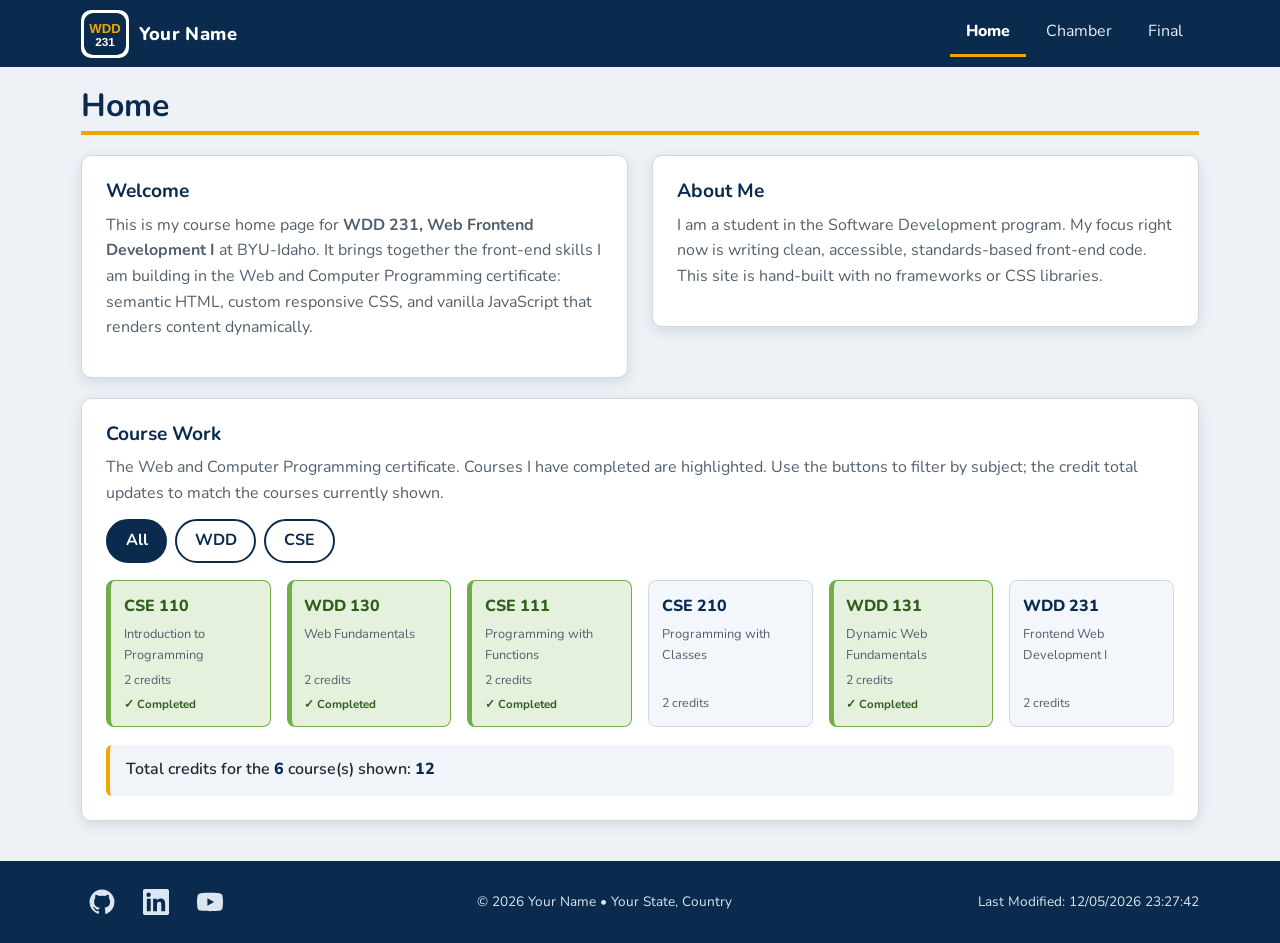
==== index.html @ e8fab978 "Add W01 course home page Semantic HTML layout (header/nav/main/footer), custom mobile-first CSS (nor" ====
<!DOCTYPE html>
<html lang="en">
<head>
  <meta charset="UTF-8">
  <meta name="viewport" content="width=device-width, initial-scale=1.0">

  <title>WDD 231 | Course Home Page</title>
  <meta name="description" content="WDD 231 course home page: a dynamic, filterable list of Web and Computer Programming certificate courses with a live total of required credits.">
  <meta name="author" content="Your Name">
  <meta name="theme-color" content="#0a2b4e">

  <!-- Social / SEO -->
  <meta property="og:title" content="WDD 231 - Course Home Page">
  <meta property="og:description" content="Dynamic, filterable list of certificate courses with a live credit total.">
  <meta property="og:type" content="website">
  <meta property="og:image" content="https://yourgithubusername.github.io/wdd231/images/logo.svg">
  <meta property="og:url" content="https://yourgithubusername.github.io/wdd231/">

  <link rel="icon" href="images/logo.svg" type="image/svg+xml">

  <link rel="preconnect" href="https://fonts.googleapis.com">
  <link rel="preconnect" href="https://fonts.gstatic.com" crossorigin>
  <link rel="stylesheet" href="https://fonts.googleapis.com/css2?family=Nunito:wght@400;600;700;800&display=swap">

  <link rel="stylesheet" href="styles/normalize.css">
  <link rel="stylesheet" href="styles/small.css">
  <link rel="stylesheet" href="styles/larger.css">

  <script src="scripts/navigation.js" defer></script>
  <script src="scripts/date.js" defer></script>
  <script src="scripts/course.js" defer></script>
</head>
<body>
  <header class="site-header">
    <div class="header-inner">
      <div class="brand">
        <img src="images/logo.svg" alt="WDD 231 site logo" width="48" height="48">
        <span class="brand-name">Your Name</span>
      </div>

      <button id="menu-toggle" class="menu-toggle" aria-label="Open menu" aria-expanded="false" aria-controls="primary-nav">
        <span class="hamburger"></span>
      </button>

      <nav id="primary-nav" class="primary-nav" aria-label="Primary">
        <ul>
          <li><a href="index.html" class="active" aria-current="page">Home</a></li>
          <li><a href="chamber/">Chamber</a></li>
          <li><a href="final/">Final</a></li>
        </ul>
      </nav>
    </div>
  </header>

  <main>
    <h1>Home</h1>

    <section class="welcome" aria-labelledby="welcome-heading">
      <h2 id="welcome-heading">Welcome</h2>
      <p>
        This is my course home page for <strong>WDD 231, Web Frontend Development I</strong>
        at BYU-Idaho. It brings together the front-end skills I am building in the
        Web and Computer Programming certificate: semantic HTML, custom responsive CSS,
        and vanilla JavaScript that renders content dynamically.
      </p>
    </section>

    <section class="course-work" aria-labelledby="coursework-heading">
      <h2 id="coursework-heading">Course Work</h2>
      <p class="section-intro">
        The Web and Computer Programming certificate. Courses I have completed are
        highlighted. Use the buttons to filter by subject; the credit total updates
        to match the courses currently shown.
      </p>

      <div class="filter-bar" role="group" aria-label="Filter courses by subject">
        <button type="button" class="filter-btn active" data-filter="all" aria-pressed="true">All</button>
        <button type="button" class="filter-btn" data-filter="wdd" aria-pressed="false">WDD</button>
        <button type="button" class="filter-btn" data-filter="cse" aria-pressed="false">CSE</button>
      </div>

      <ul id="course-cards" class="course-cards" aria-live="polite"></ul>

      <p class="credit-total">
        Total credits for the <span id="course-count">0</span> course(s) shown:
        <span id="credit-count">0</span>
      </p>
    </section>

    <section class="about" aria-labelledby="about-heading">
      <h2 id="about-heading">About Me</h2>
      <p>
        I am a student in the Software Development program. My focus right now is
        writing clean, accessible, standards-based front-end code. This site is
        hand-built with no frameworks or CSS libraries.
      </p>
    </section>
  </main>

  <footer class="site-footer">
    <div class="footer-inner">
      <ul class="social" aria-label="Social media">
        <li>
          <a href="https://github.com/yourgithubusername" target="_blank" rel="noopener" aria-label="GitHub">
            <svg viewBox="0 0 24 24" width="26" height="26" aria-hidden="true" focusable="false">
              <path fill="currentColor" d="M12 .5A11.5 11.5 0 0 0 .5 12a11.5 11.5 0 0 0 7.86 10.92c.58.1.79-.25.79-.56v-2c-3.2.7-3.88-1.37-3.88-1.37-.53-1.34-1.3-1.7-1.3-1.7-1.06-.72.08-.71.08-.71 1.17.08 1.78 1.2 1.78 1.2 1.04 1.79 2.73 1.27 3.4.97.1-.76.4-1.27.73-1.56-2.56-.29-5.26-1.28-5.26-5.7 0-1.26.45-2.29 1.19-3.1-.12-.29-.52-1.46.11-3.05 0 0 .97-.31 3.18 1.18a11 11 0 0 1 5.79 0c2.2-1.49 3.17-1.18 3.17-1.18.63 1.59.23 2.76.11 3.05.74.81 1.19 1.84 1.19 3.1 0 4.43-2.7 5.4-5.28 5.69.41.36.78 1.06.78 2.14v3.17c0 .31.21.67.8.56A11.5 11.5 0 0 0 23.5 12 11.5 11.5 0 0 0 12 .5Z"/>
            </svg>
          </a>
        </li>
        <li>
          <a href="https://www.linkedin.com/in/yourprofile" target="_blank" rel="noopener" aria-label="LinkedIn">
            <svg viewBox="0 0 24 24" width="26" height="26" aria-hidden="true" focusable="false">
              <path fill="currentColor" d="M20.45 20.45h-3.56v-5.57c0-1.33-.03-3.04-1.85-3.04-1.85 0-2.13 1.45-2.13 2.94v5.67H9.35V9h3.42v1.56h.05a3.75 3.75 0 0 1 3.37-1.85c3.6 0 4.27 2.37 4.27 5.46v6.28ZM5.34 7.43a2.07 2.07 0 1 1 0-4.13 2.07 2.07 0 0 1 0 4.13ZM7.12 20.45H3.55V9h3.57v11.45ZM22.23 0H1.77C.79 0 0 .77 0 1.72v20.56C0 23.23.79 24 1.77 24h20.46c.98 0 1.77-.77 1.77-1.72V1.72C24 .77 23.21 0 22.23 0Z"/>
            </svg>
          </a>
        </li>
        <li>
          <a href="https://www.youtube.com/@yourchannel" target="_blank" rel="noopener" aria-label="YouTube">
            <svg viewBox="0 0 24 24" width="26" height="26" aria-hidden="true" focusable="false">
              <path fill="currentColor" d="M23.5 6.2a3 3 0 0 0-2.12-2.12C19.5 3.5 12 3.5 12 3.5s-7.5 0-9.38.58A3 3 0 0 0 .5 6.2 31.3 31.3 0 0 0 0 12a31.3 31.3 0 0 0 .5 5.8 3 3 0 0 0 2.12 2.12C4.5 20.5 12 20.5 12 20.5s7.5 0 9.38-.58a3 3 0 0 0 2.12-2.12A31.3 31.3 0 0 0 24 12a31.3 31.3 0 0 0-.5-5.8ZM9.6 15.5v-7l6.2 3.5-6.2 3.5Z"/>
            </svg>
          </a>
        </li>
      </ul>

      <p class="copyright">
        &copy; <span id="year"></span> Your Name &bull; Your State, Country
      </p>

      <p id="lastModified">Last Modified: </p>
    </div>
  </footer>
</body>
</html>
---- styles/small.css ----
/* ==========================================================================
   WDD 231 - small.css
   Base / mobile-first styles. Designed for 320px width and up.
   ========================================================================== */

:root {
  --primary: #0a2b4e;
  --primary-light: #1c4c80;
  --accent: #f0a500;
  --accent-dark: #b97e00;
  --bg: #eef2f7;
  --surface: #ffffff;
  --text: #1f2933;
  --text-muted: #52606d;
  --border: #cfd8e3;
  --done-bg: #e5f1dd;
  --done-border: #6fae4a;
  --done-text: #2f5f1c;
  --font: "Nunito", "Segoe UI", Tahoma, sans-serif;
  --radius: 10px;
  --shadow: 0 4px 14px rgba(10, 43, 78, 0.12);
}

body {
  font-family: var(--font);
  color: var(--text);
  background-color: var(--bg);
  overflow-x: hidden; /* safety net against accidental horizontal scroll */
}

/* ---------- Header ---------- */
.site-header {
  background-color: var(--primary);
  color: #fff;
}

.header-inner {
  max-width: 1150px;
  margin: 0 auto;
  padding: 0.6rem 1rem;
  display: grid;
  grid-template-columns: 1fr auto;
  align-items: center;
  gap: 0.5rem;
}

.brand {
  display: flex;
  align-items: center;
  gap: 0.6rem;
}

.brand img {
  width: 48px;
  height: 48px;
  border-radius: 10px;
  background: #fff;
  padding: 3px;
}

.brand-name {
  font-weight: 800;
  font-size: 1.15rem;
  letter-spacing: 0.02em;
}

/* Hamburger button */
.menu-toggle {
  width: 44px;
  height: 44px;
  border: 2px solid rgba(255, 255, 255, 0.55);
  border-radius: 8px;
  display: grid;
  place-content: center;
}
.menu-toggle .hamburger,
.menu-toggle .hamburger::before,
.menu-toggle .hamburger::after {
  content: "";
  display: block;
  width: 22px;
  height: 2px;
  background: #fff;
  transition: transform 0.2s ease, opacity 0.2s ease;
}
.menu-toggle .hamburger::before { transform: translateY(-7px); }
.menu-toggle .hamburger::after { transform: translateY(5px); }
.menu-toggle[aria-expanded="true"] .hamburger { background: transparent; }
.menu-toggle[aria-expanded="true"] .hamburger::before { transform: translateY(1px) rotate(45deg); }
.menu-toggle[aria-expanded="true"] .hamburger::after { transform: translateY(-1px) rotate(-45deg); }

/* ---------- Navigation (mobile: collapsed) ---------- */
.primary-nav {
  grid-column: 1 / -1;
  overflow: hidden;
  max-height: 0;
  transition: max-height 0.25s ease;
}
.primary-nav.open { max-height: 320px; }

.primary-nav ul {
  display: flex;
  flex-direction: column;
}

.primary-nav a {
  display: block;
  padding: 0.85rem 0.25rem;
  color: #e7eef6;
  border-top: 1px solid rgba(255, 255, 255, 0.14);
}
.primary-nav a:hover,
.primary-nav a:focus-visible {
  background-color: var(--primary-light);
  color: #fff;
}
/* wayfinding */
.primary-nav a.active {
  color: #fff;
  font-weight: 800;
  box-shadow: inset 4px 0 0 var(--accent);
}

/* ---------- Main / sections ---------- */
main {
  max-width: 1150px;
  margin: 0 auto;
  padding: 1.25rem 1rem 2.5rem;
}

main > h1 {
  color: var(--primary);
  font-size: 1.6rem;
  margin-bottom: 1rem;
  padding-bottom: 0.35rem;
  border-bottom: 4px solid var(--accent);
}

main > section {
  background-color: var(--surface);
  border: 1px solid var(--border);
  border-radius: var(--radius);
  box-shadow: var(--shadow);
  padding: 1.1rem;
  margin-bottom: 1.25rem;
}

main > section h2 {
  color: var(--primary);
  font-size: 1.2rem;
  margin-bottom: 0.6rem;
}

.section-intro,
.welcome p,
.about p {
  color: var(--text-muted);
  margin-bottom: 0.75rem;
}

/* ---------- Filter buttons ---------- */
.filter-bar {
  display: flex;
  flex-wrap: wrap;
  gap: 0.5rem;
  margin: 0.75rem 0 1.1rem;
}

.filter-btn {
  border: 2px solid var(--primary);
  color: var(--primary);
  background-color: var(--surface);
  padding: 0.45rem 1.1rem;
  border-radius: 999px;
  font-weight: 700;
  transition: background-color 0.15s ease, color 0.15s ease;
}
.filter-btn:hover,
.filter-btn:focus-visible {
  background-color: var(--primary-light);
  color: #fff;
}
.filter-btn.active {
  background-color: var(--primary);
  color: #fff;
}

/* ---------- Course cards ---------- */
.course-cards {
  display: grid;
  grid-template-columns: repeat(auto-fill, minmax(130px, 1fr));
  gap: 0.7rem;
}

.course-card {
  border: 1px solid var(--border);
  border-radius: 8px;
  padding: 0.8rem;
  background-color: #f3f6fa;
  display: flex;
  flex-direction: column;
  gap: 0.3rem;
  min-height: 92px;
}

.course-card .code {
  font-weight: 800;
  font-size: 1rem;
  color: var(--primary);
}
.course-card .title {
  font-size: 0.8rem;
  color: var(--text-muted);
}
.course-card .credits {
  margin-top: auto;
  font-size: 0.78rem;
  color: var(--text-muted);
}
.course-card .status {
  font-size: 0.72rem;
  font-weight: 700;
  color: var(--done-text);
}

/* completed courses - complementary but distinct (not by color alone:
   distinct background, a thicker left border, a check glyph, and a text label) */
.course-card.done {
  background-color: var(--done-bg);
  border-color: var(--done-border);
  border-left: 5px solid var(--done-border);
}
.course-card.done .code {
  color: var(--done-text);
}

/* ---------- Credit total ---------- */
.credit-total {
  margin-top: 1.1rem;
  padding: 0.8rem 1rem;
  background-color: #f1f5fa;
  border-left: 4px solid var(--accent);
  border-radius: 6px;
  font-weight: 600;
}
.credit-total span {
  font-weight: 800;
  color: var(--primary);
}

/* ---------- Footer ---------- */
.site-footer {
  background-color: var(--primary);
  color: #dbe6f1;
}
.footer-inner {
  max-width: 1150px;
  margin: 0 auto;
  padding: 1.25rem 1rem;
  text-align: center;
  display: flex;
  flex-direction: column;
  gap: 0.55rem;
  font-size: 0.85rem;
}
.footer-inner .social {
  display: flex;
  justify-content: center;
  gap: 0.75rem;
}
.footer-inner .social a {
  color: #dbe6f1;
  display: inline-flex;
  padding: 0.5rem;             /* keeps the tap target >= 44px */
  border-radius: 8px;
}
.footer-inner .social a:hover,
.footer-inner .social a:focus-visible {
  color: var(--accent);
}

/* ---------- Focus visibility ---------- */
:focus-visible {
  outline: 3px solid var(--primary);
  outline-offset: 2px;
  border-radius: 2px;
}
/* On dark surfaces, switch the ring to white for strong contrast */
.site-header :focus-visible,
.site-footer :focus-visible {
  outline-color: #ffffff;
}
---- styles/larger.css ----
/* ==========================================================================
   WDD 231 - larger.css
   Enhancements for tablet / desktop. Contains the required media query.
   ========================================================================== */

@media (min-width: 640px) {
  main > section {
    padding: 1.5rem;
  }

  .course-cards {
    grid-template-columns: repeat(auto-fill, minmax(160px, 1fr));
    gap: 1rem;
  }

  .footer-inner {
    flex-direction: row;
    justify-content: space-between;
    align-items: center;
    text-align: left;
  }
  .footer-inner .social { justify-content: flex-start; }
  #lastModified { text-align: right; }
}

@media (min-width: 780px) {
  /* Hide the hamburger, show a horizontal Flex nav */
  .menu-toggle { display: none; }

  .primary-nav {
    grid-column: auto;
    max-height: none;
    overflow: visible;
  }
  .primary-nav ul {
    flex-direction: row;
    gap: 0.25rem;
  }
  .primary-nav a {
    border-top: none;
    border-radius: 6px 6px 0 0;
    padding: 0.6rem 1rem;
    /* reserved so hover/active never change the box size (no twitch) */
    border-bottom: 3px solid transparent;
  }
  .primary-nav a:hover,
  .primary-nav a:focus-visible {
    background-color: var(--primary-light);
  }
  /* wayfinding on the horizontal bar */
  .primary-nav a.active {
    box-shadow: none;
    border-bottom-color: var(--accent);
  }

  /* Two-column content zone so the layout is not a single-column flow.
     Explicit placement keeps the rows aligned regardless of source order. */
  main {
    display: grid;
    grid-template-columns: 1fr 1fr;
    gap: 1.25rem 1.5rem;
    align-items: start;
  }
  main > h1 {
    grid-column: 1 / -1;
    grid-row: 1;
    font-size: 2rem;
    margin-bottom: 0;
  }
  .welcome     { grid-column: 1; grid-row: 2; }
  .about       { grid-column: 2; grid-row: 2; }
  .course-work { grid-column: 1 / -1; grid-row: 3; }
  main > section { margin-bottom: 0; }
}

@media (min-width: 1024px) {
  .course-cards {
    grid-template-columns: repeat(6, 1fr);
  }
}

@media (prefers-reduced-motion: reduce) {
  * { transition: none !important; }
}
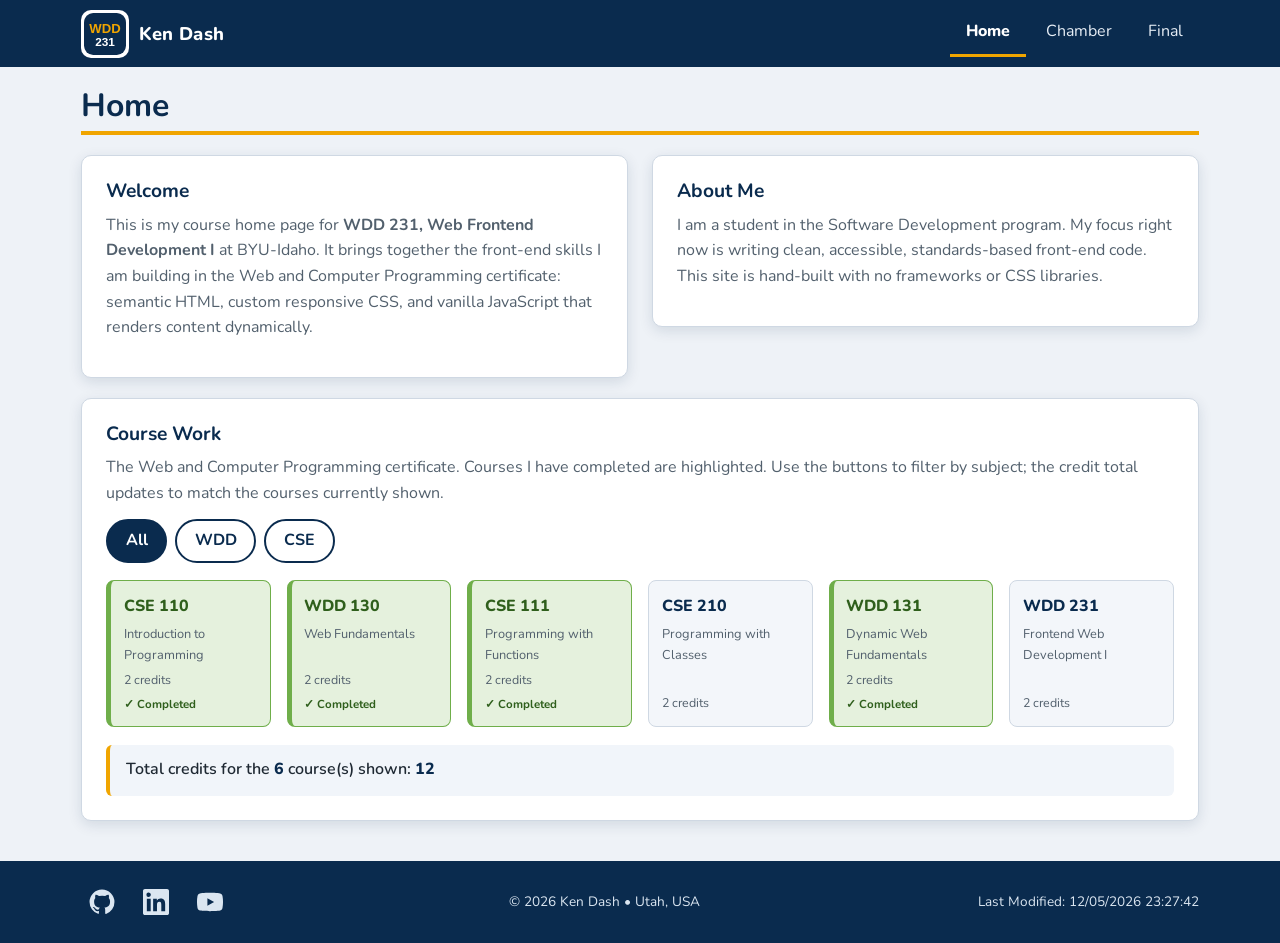
==== commit d6948224: "Replace leftover placeholder text on the course home page The audit tool caught these: meta author, " ====
--- a/index.html
+++ b/index.html
@@ -6,15 +6,15 @@
 
   <title>WDD 231 | Course Home Page</title>
   <meta name="description" content="WDD 231 course home page: a dynamic, filterable list of Web and Computer Programming certificate courses with a live total of required credits.">
-  <meta name="author" content="Your Name">
+  <meta name="author" content="Ken Dash">
   <meta name="theme-color" content="#0a2b4e">
 
   <!-- Social / SEO -->
   <meta property="og:title" content="WDD 231 - Course Home Page">
   <meta property="og:description" content="Dynamic, filterable list of certificate courses with a live credit total.">
   <meta property="og:type" content="website">
-  <meta property="og:image" content="https://yourgithubusername.github.io/wdd231/images/logo.svg">
-  <meta property="og:url" content="https://yourgithubusername.github.io/wdd231/">
+  <meta property="og:image" content="https://kendevdash.github.io/wdd231/images/logo.svg">
+  <meta property="og:url" content="https://kendevdash.github.io/wdd231/">
 
   <link rel="icon" href="images/logo.svg" type="image/svg+xml">
 
@@ -35,7 +35,7 @@
     <div class="header-inner">
       <div class="brand">
         <img src="images/logo.svg" alt="WDD 231 site logo" width="48" height="48">
-        <span class="brand-name">Your Name</span>
+        <span class="brand-name">Ken Dash</span>
       </div>
 
       <button id="menu-toggle" class="menu-toggle" aria-label="Open menu" aria-expanded="false" aria-controls="primary-nav">
@@ -101,7 +101,7 @@
     <div class="footer-inner">
       <ul class="social" aria-label="Social media">
         <li>
-          <a href="https://github.com/yourgithubusername" target="_blank" rel="noopener" aria-label="GitHub">
+          <a href="https://github.com/kendevdash" target="_blank" rel="noopener" aria-label="GitHub">
             <svg viewBox="0 0 24 24" width="26" height="26" aria-hidden="true" focusable="false">
               <path fill="currentColor" d="M12 .5A11.5 11.5 0 0 0 .5 12a11.5 11.5 0 0 0 7.86 10.92c.58.1.79-.25.79-.56v-2c-3.2.7-3.88-1.37-3.88-1.37-.53-1.34-1.3-1.7-1.3-1.7-1.06-.72.08-.71.08-.71 1.17.08 1.78 1.2 1.78 1.2 1.04 1.79 2.73 1.27 3.4.97.1-.76.4-1.27.73-1.56-2.56-.29-5.26-1.28-5.26-5.7 0-1.26.45-2.29 1.19-3.1-.12-.29-.52-1.46.11-3.05 0 0 .97-.31 3.18 1.18a11 11 0 0 1 5.79 0c2.2-1.49 3.17-1.18 3.17-1.18.63 1.59.23 2.76.11 3.05.74.81 1.19 1.84 1.19 3.1 0 4.43-2.7 5.4-5.28 5.69.41.36.78 1.06.78 2.14v3.17c0 .31.21.67.8.56A11.5 11.5 0 0 0 23.5 12 11.5 11.5 0 0 0 12 .5Z"/>
             </svg>
@@ -124,7 +124,7 @@
       </ul>
 
       <p class="copyright">
-        &copy; <span id="year"></span> Your Name &bull; Your State, Country
+        &copy; <span id="year"></span> Ken Dash &bull; Utah, USA
       </p>
 
       <p id="lastModified">Last Modified: </p>
--- a/styles/larger.css
+++ b/styles/larger.css
@@ -80,5 +80,11 @@
 }
 
 @media (prefers-reduced-motion: reduce) {
-  * { transition: none !important; }
+  .menu-toggle .hamburger,
+  .menu-toggle .hamburger::before,
+  .menu-toggle .hamburger::after,
+  .primary-nav,
+  .filter-btn {
+    transition: none;
+  }
 }
